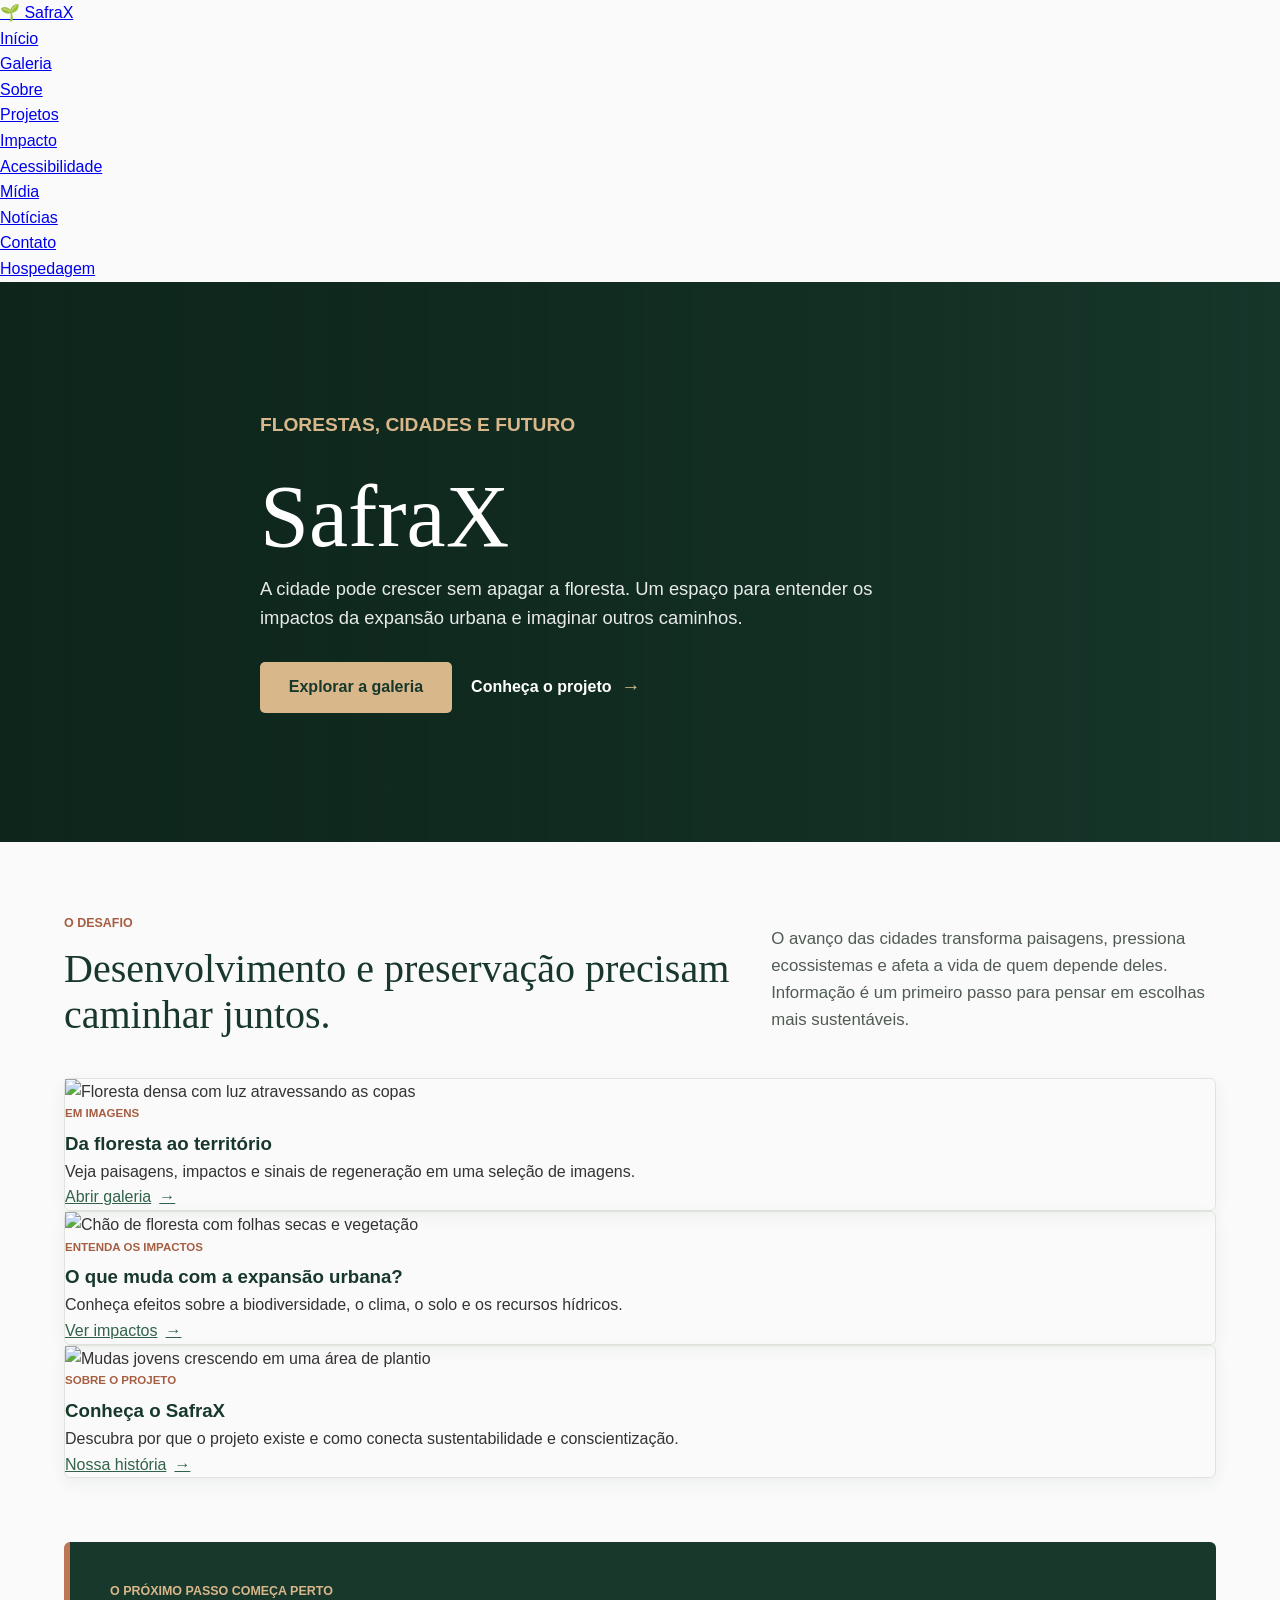
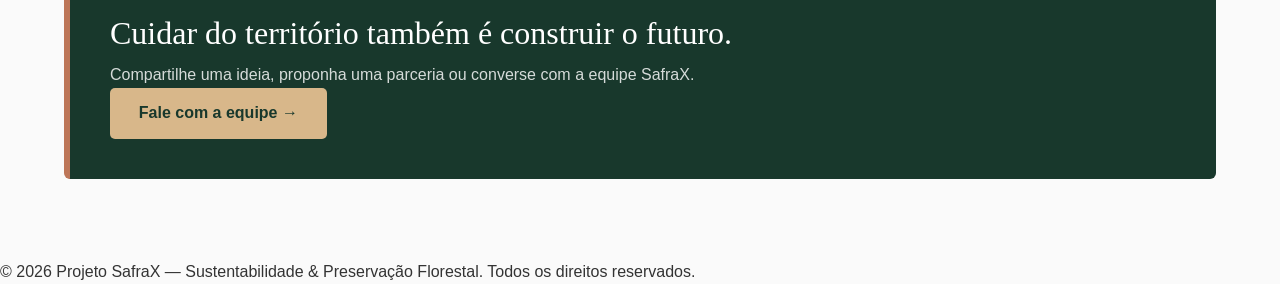
==== html/index.html @ e5d278d6 "Prepare SafraX project for GitHub Pages" ====
<!DOCTYPE html>
<html lang="pt-BR">
<head>
    <meta charset="UTF-8">
    <meta name="viewport" content="width=device-width, initial-scale=1.0">
    <meta name="description" content="SafraX: projeto educativo sobre como a expansão urbana avança sobre florestas, matas e mananciais, e o que podemos fazer a respeito.">
    <title>SafraX — Expansão Urbana e Sustentabilidade</title>
    <link rel="stylesheet" href="../css/principal.css">
    <script src="../js/script.js" defer></script>
</head>
<body class="home-page">

    <header>
        <nav class="navbar">
            <a href="index.html" class="logo">
                🌱 SafraX
            </a>

            <div class="hamburger" id="hamburger" aria-label="Abrir Menu">
                <span></span>
                <span></span>
                <span></span>
            </div>

            <ul class="nav-menu" id="nav-menu">
                <li><a href="index.html" class="nav-link active">Início</a></li>
                <li><a href="galeria.html" class="nav-link">Galeria</a></li>
                <li><a href="sobre.html" class="nav-link">Sobre</a></li>
                <li><a href="projetos.html" class="nav-link">Projetos</a></li>
                <li><a href="impacto.html" class="nav-link">Impacto</a></li>
                <li><a href="acessibilidade.html" class="nav-link">Acessibilidade</a></li>
                <li><a href="midia.html" class="nav-link">Mídia</a></li>
                <li><a href="noticias.html" class="nav-link">Notícias</a></li>
                <li><a href="contato.html" class="nav-link">Contato</a></li>
                <li><a href="orcamento_hospedagem.html" class="nav-link">Hospedagem</a></li>
            </ul>
        </nav>
    </header>

   <section class="hero home-hero" aria-labelledby="home-title">
        <div class="hero-content">
            <p class="home-eyebrow">Florestas, cidades e futuro</p>
            <h1 id="home-title">SafraX</h1>
            <p class="home-lead">A cidade pode crescer sem apagar a floresta. Um espaço para entender os impactos da expansão urbana e imaginar outros caminhos.</p>
            <div class="home-actions">
                <a href="galeria.html" class="btn">Explorar a galeria</a>
                <a href="sobre.html" class="home-secondary-link">Conheça o projeto <span aria-hidden="true">→</span></a>
            </div>
        </div>
    </section>

    <main class="container home-sections home-main">
        <section class="intro home-intro" aria-labelledby="home-intro-title">
            <div>
                <p class="home-section-label">O desafio</p>
                <h2 id="home-intro-title">Desenvolvimento e preservação precisam caminhar juntos.</h2>
            </div>
            <p>O avanço das cidades transforma paisagens, pressiona ecossistemas e afeta a vida de quem depende deles. Informação é um primeiro passo para pensar em escolhas mais sustentáveis.</p>
        </section>

        <section class="grid-cards home-cards" aria-label="Explore o SafraX">
            <article class="card">
                <img src="https://images.unsplash.com/photo-1448375240586-882707db888b?auto=format&fit=crop&w=800&q=80" alt="Floresta densa com luz atravessando as copas" class="card-img" loading="lazy">
                <div class="card-body">
                    <p class="home-card-label">Em imagens</p>
                    <h3 class="card-title">Da floresta ao território</h3>
                    <p class="card-text">Veja paisagens, impactos e sinais de regeneração em uma seleção de imagens.</p>
                    <a href="galeria.html" class="card-link">Abrir galeria <span aria-hidden="true">→</span></a>
                </div>
            </article>

            <article class="card">
                <img src="https://images.unsplash.com/photo-1473448912268-2022ce9509d8?auto=format&fit=crop&w=800&q=80" alt="Chão de floresta com folhas secas e vegetação" class="card-img" loading="lazy">
                <div class="card-body">
                    <p class="home-card-label">Entenda os impactos</p>
                    <h3 class="card-title">O que muda com a expansão urbana?</h3>
                    <p class="card-text">Conheça efeitos sobre a biodiversidade, o clima, o solo e os recursos hídricos.</p>
                    <a href="impacto.html" class="card-link">Ver impactos <span aria-hidden="true">→</span></a>
                </div>
            </article>

            <article class="card">
                <img src="https://images.unsplash.com/photo-1466692476868-aef1dfb1e735?auto=format&fit=crop&w=800&q=80" alt="Mudas jovens crescendo em uma área de plantio" class="card-img" loading="lazy">
                <div class="card-body">
                    <p class="home-card-label">Sobre o projeto</p>
                    <h3 class="card-title">Conheça o SafraX</h3>
                    <p class="card-text">Descubra por que o projeto existe e como conecta sustentabilidade e conscientização.</p>
                    <a href="sobre.html" class="card-link">Nossa história <span aria-hidden="true">→</span></a>
                </div>
            </article>
        </section>

        <section class="info home-cta" aria-labelledby="home-cta-title">
            <div class="info-text">
                <p class="home-section-label">O próximo passo começa perto</p>
                <h2 id="home-cta-title">Cuidar do território também é construir o futuro.</h2>
                <p>Compartilhe uma ideia, proponha uma parceria ou converse com a equipe SafraX.</p>
            </div>
            <a href="contato.html" class="btn">Fale com a equipe <span aria-hidden="true">→</span></a>
        </section>
    </main>

    <footer>
        <p>&copy; 2026 Projeto SafraX — Sustentabilidade & Preservação Florestal. Todos os direitos reservados.</p>
    </footer>

</body>
</html>
---- css/principal.css ----
@import url(header.css);
@import url(main.css);
@import url(cards.css);
@import url(info.css);
@import url(footer.css);
@import url(responsibilidade.css);
@import url(contato.css);
@import url(galeria.css);
@import url(sobre.css);
@import url(tree-growth.css);

* {
    margin: 0;
    padding: 0;
    box-sizing: border-box;
}

body {
    font-family: var(--font-main);
    color: var(--text-color);
    background-color: #fafafa;
    line-height: 1.6;
}

:root {
    --primary-color: #2e7d32;
    --primary-dark: #1b5e20;
    --secondary-color: #a5d6a7;
    --text-color: #333333;
    --light-bg: #f4f6f4;
    --white: #ffffff;
    --font-main: 'Segoe UI', Tahoma, Geneva, Verdana, sans-serif;
    --max-width: 1200px;
    --verde-escuro: #1b4332;
    --verde: #2d6a4f;
    --verde-claro: #d8f3dc;
    --terra: #8d6e4c;
    --texto: #1f2a24;
    --branco: #ffffff;
    --gallery-ink: #18382c;
    --gallery-leaf: #32634a;
    --gallery-paper: #f4f3ec;
    --gallery-clay: #bd7658;
    --about-ink: #18382c;
    --about-leaf: #32634a;
    --about-paper: #f4f3ec;
    --about-clay: #bd7658;
    --page-cover-height: 560px;
}

@media (max-width: 850px) {
    :root {
        --page-cover-height: 520px;
    }
}

@media (max-width: 600px) {
    :root {
        --page-cover-height: 500px;
    }
}
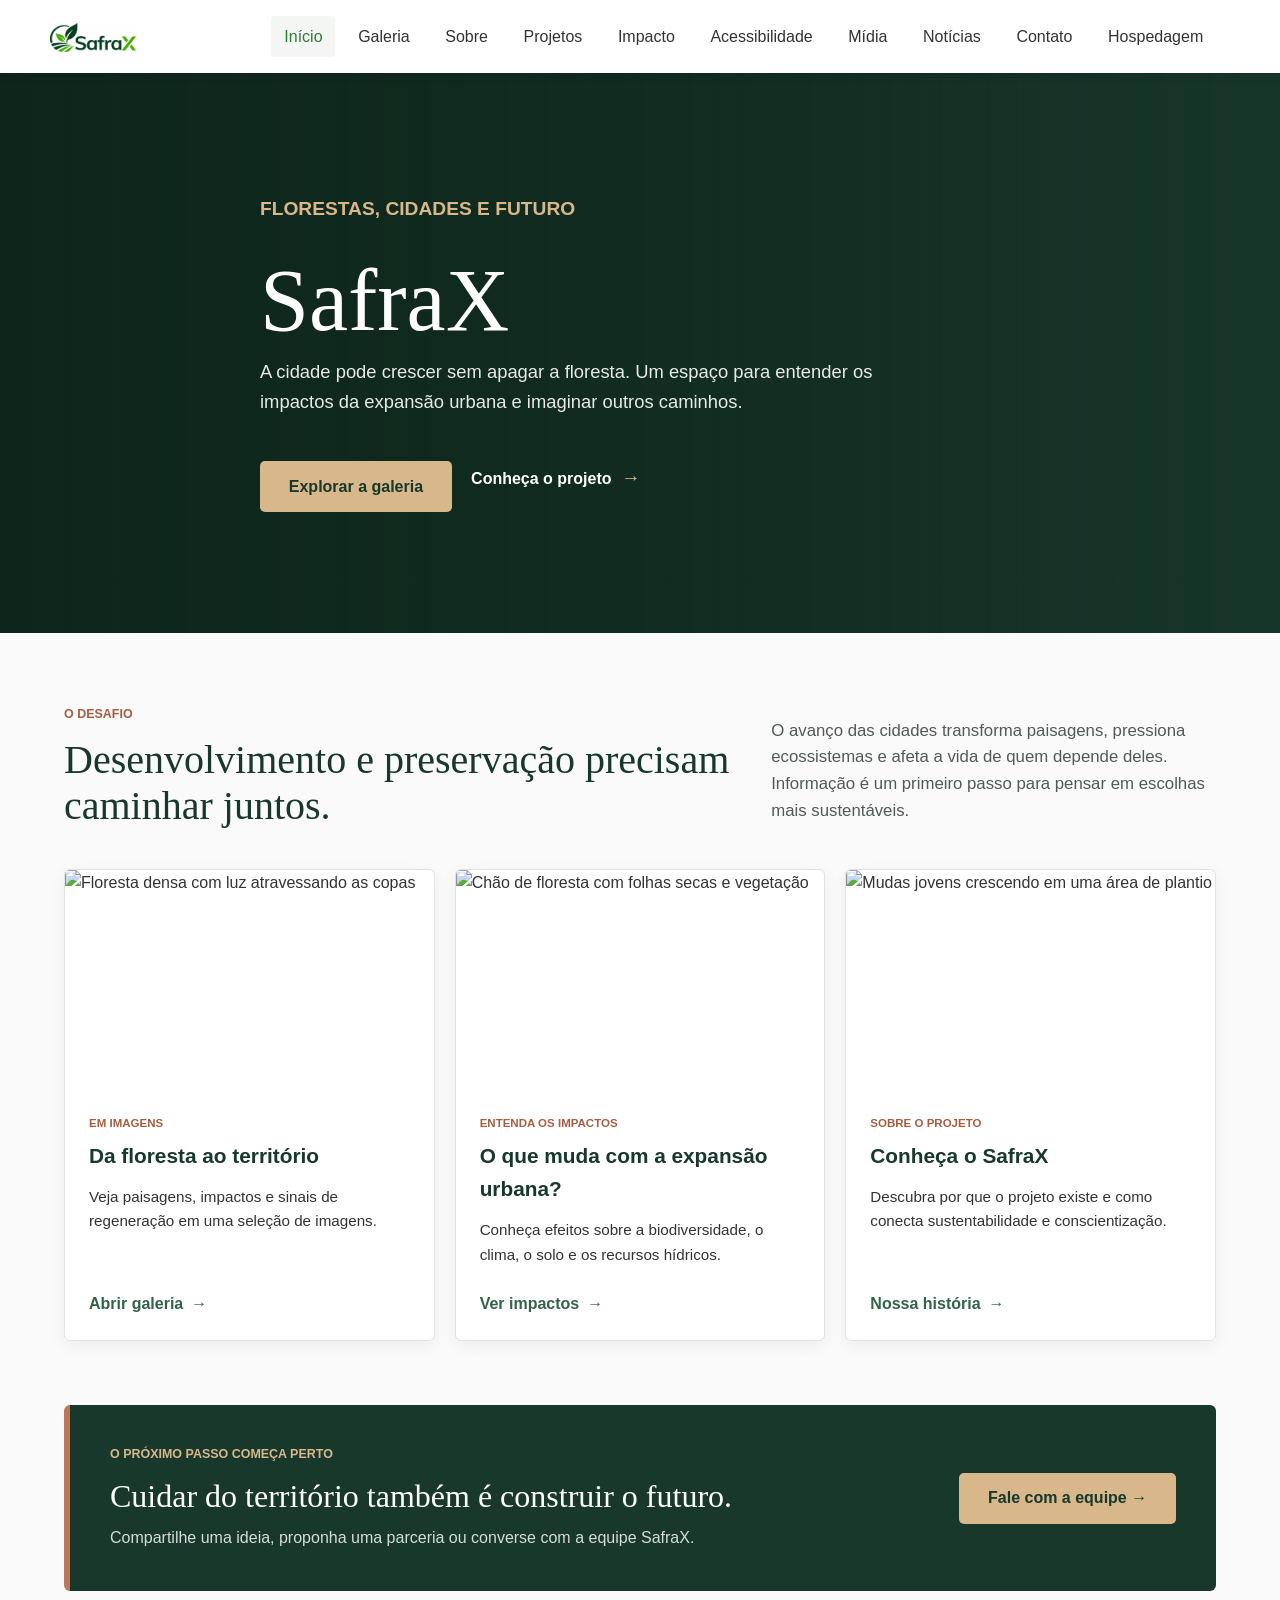
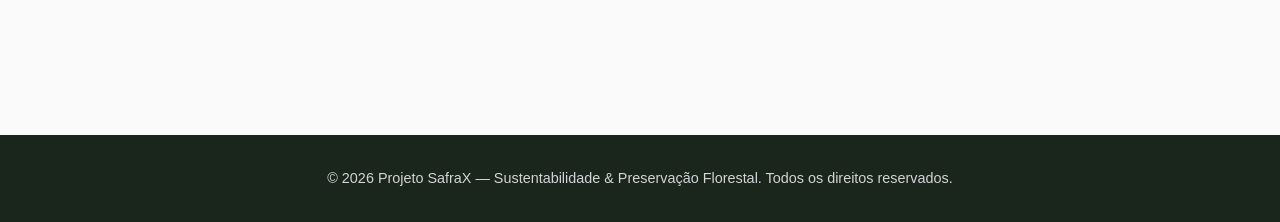
==== commit 42d0165a: "atualização final" ====
--- a/html/index.html
+++ b/html/index.html
@@ -13,7 +13,7 @@
     <header>
         <nav class="navbar">
             <a href="index.html" class="logo">
-                🌱 SafraX
+                <img src="../img/SafraX-1-transparent.png" alt="SafraX Meio Ambiente">
             </a>
 
             <div class="hamburger" id="hamburger" aria-label="Abrir Menu">
--- a/css/principal.css
+++ b/css/principal.css
@@ -1,14 +1,21 @@
+/* Estilos compartilhados pelo site: navegação, conteúdo e componentes gerais. */
 @import url(header.css);
 @import url(main.css);
 @import url(cards.css);
 @import url(info.css);
 @import url(footer.css);
 @import url(responsibilidade.css);
+
+/* Estilos específicos de cada página; veja seus seletores nos arquivos importados. */
+@import url(acessibilidade.css);
 @import url(contato.css);
 @import url(galeria.css);
+@import url(hospedagem.css);
+@import url(midia.css);
 @import url(sobre.css);
 @import url(tree-growth.css);
 
+/* Reset comum para manter medidas e espacamentos previsiveis. */
 * {
     margin: 0;
     padding: 0;
@@ -22,6 +29,7 @@
     line-height: 1.6;
 }
 
+/* Variaveis globais: cores, fontes, larguras e alturas das capas. */
 :root {
     --primary-color: #2e7d32;
     --primary-dark: #1b5e20;
@@ -31,12 +39,6 @@
     --white: #ffffff;
     --font-main: 'Segoe UI', Tahoma, Geneva, Verdana, sans-serif;
     --max-width: 1200px;
-    --verde-escuro: #1b4332;
-    --verde: #2d6a4f;
-    --verde-claro: #d8f3dc;
-    --terra: #8d6e4c;
-    --texto: #1f2a24;
-    --branco: #ffffff;
     --gallery-ink: #18382c;
     --gallery-leaf: #32634a;
     --gallery-paper: #f4f3ec;
@@ -48,6 +50,7 @@
     --page-cover-height: 560px;
 }
 
+/* Capas ficam mais baixas conforme a tela diminui. */
 @media (max-width: 850px) {
     :root {
         --page-cover-height: 520px;
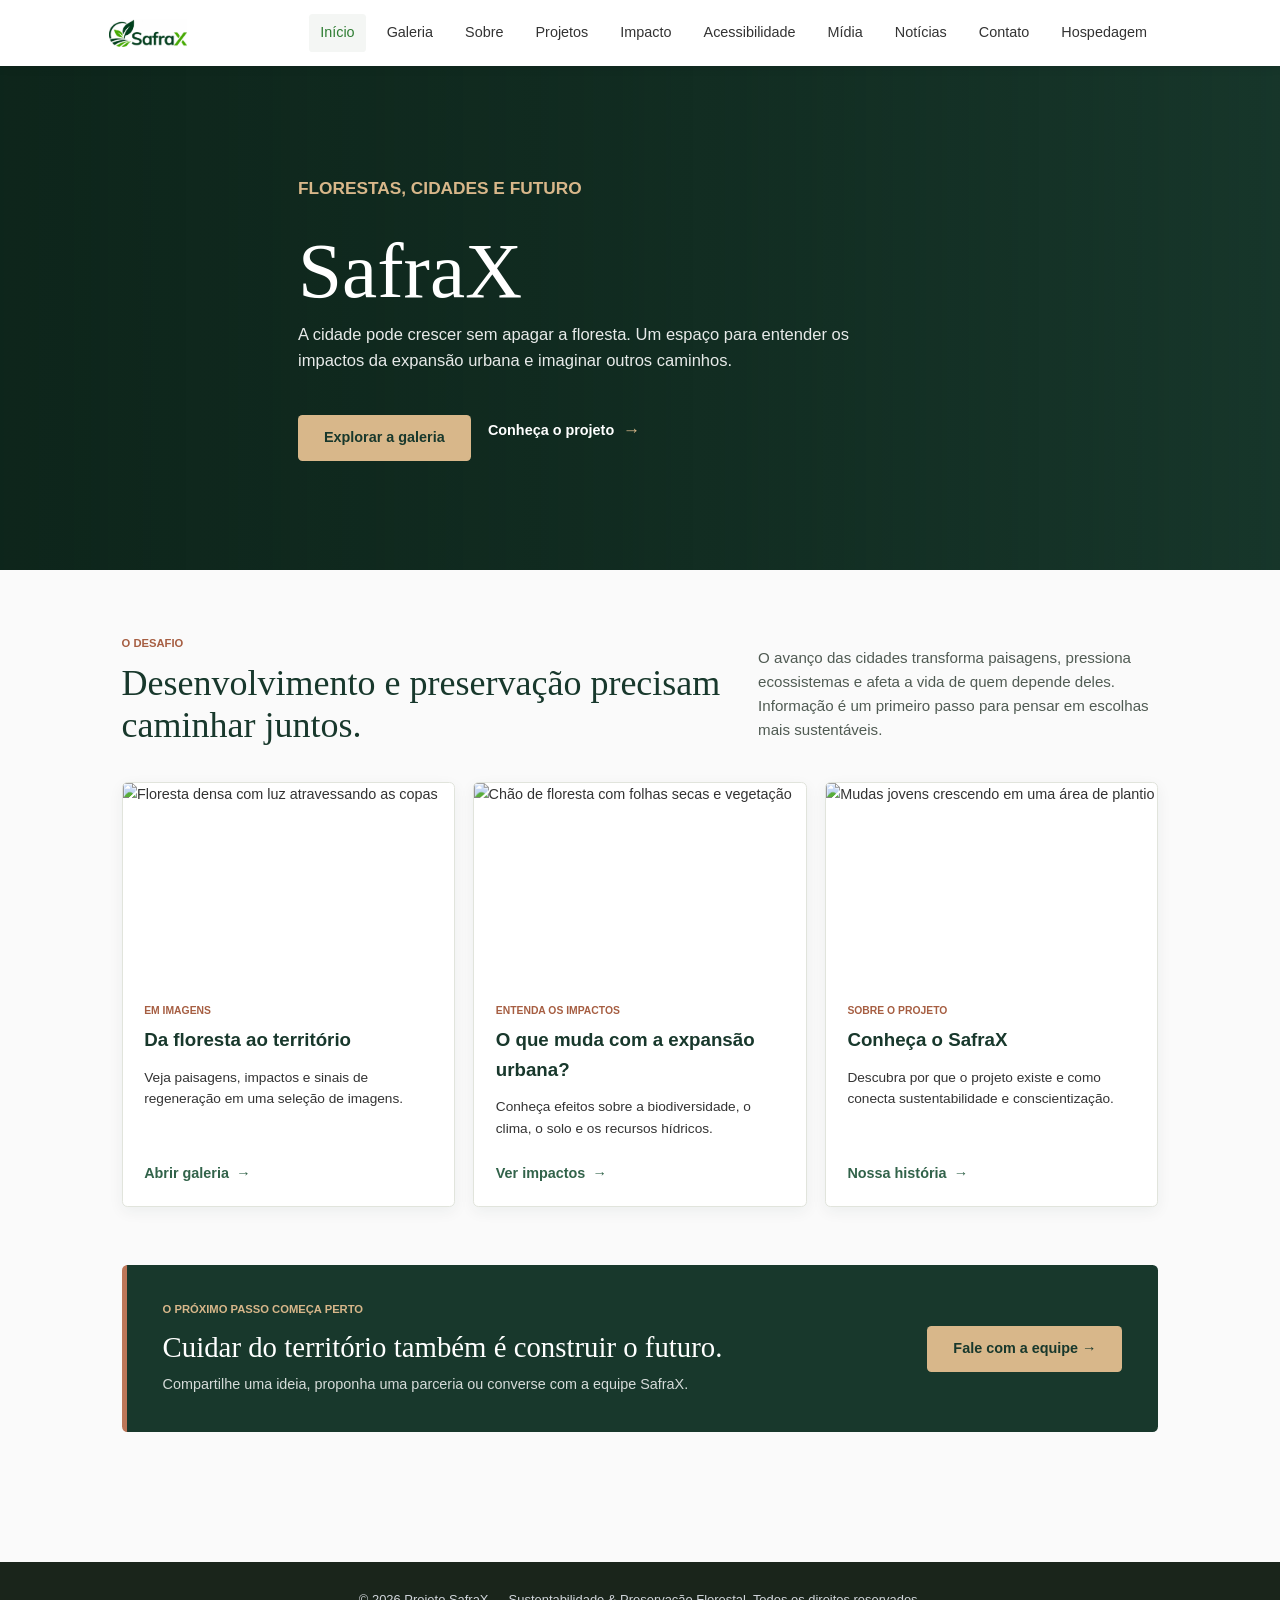
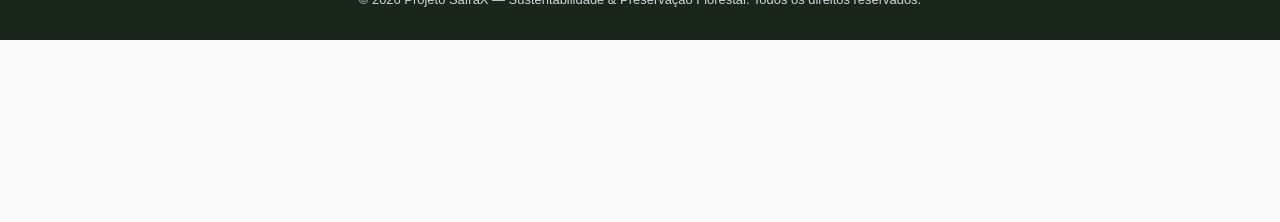
==== commit 8fee41ce: "atualização final" ====
--- a/html/index.html
+++ b/html/index.html
@@ -16,11 +16,11 @@
                 <img src="../img/SafraX-1-transparent.png" alt="SafraX Meio Ambiente">
             </a>
 
-            <div class="hamburger" id="hamburger" aria-label="Abrir Menu">
+            <button class="hamburger" id="hamburger" type="button" aria-label="Abrir menu" aria-controls="nav-menu" aria-expanded="false">
                 <span></span>
                 <span></span>
                 <span></span>
-            </div>
+            </button>
 
             <ul class="nav-menu" id="nav-menu">
                 <li><a href="index.html" class="nav-link active">Início</a></li>
--- a/css/principal.css
+++ b/css/principal.css
@@ -4,7 +4,6 @@
 @import url(cards.css);
 @import url(info.css);
 @import url(footer.css);
-@import url(responsibilidade.css);
 
 /* Estilos específicos de cada página; veja seus seletores nos arquivos importados. */
 @import url(acessibilidade.css);
@@ -14,8 +13,9 @@
 @import url(midia.css);
 @import url(sobre.css);
 @import url(tree-growth.css);
+@import url(responsibilidade.css);
 
-/* Reset comum para manter medidas e espacamentos previsiveis. */
+/* Reset comum para manter medidas e espacamentos. */
 * {
     margin: 0;
     padding: 0;
@@ -27,6 +27,10 @@
     color: var(--text-color);
     background-color: #fafafa;
     line-height: 1.6;
+}
+
+html {
+    zoom: 0.9;
 }
 
 /* Variaveis globais: cores, fontes, larguras e alturas das capas. */
@@ -47,18 +51,4 @@
     --about-leaf: #32634a;
     --about-paper: #f4f3ec;
     --about-clay: #bd7658;
-    --page-cover-height: 560px;
 }
-
-/* Capas ficam mais baixas conforme a tela diminui. */
-@media (max-width: 850px) {
-    :root {
-        --page-cover-height: 520px;
-    }
-}
-
-@media (max-width: 600px) {
-    :root {
-        --page-cover-height: 500px;
-    }
-}
